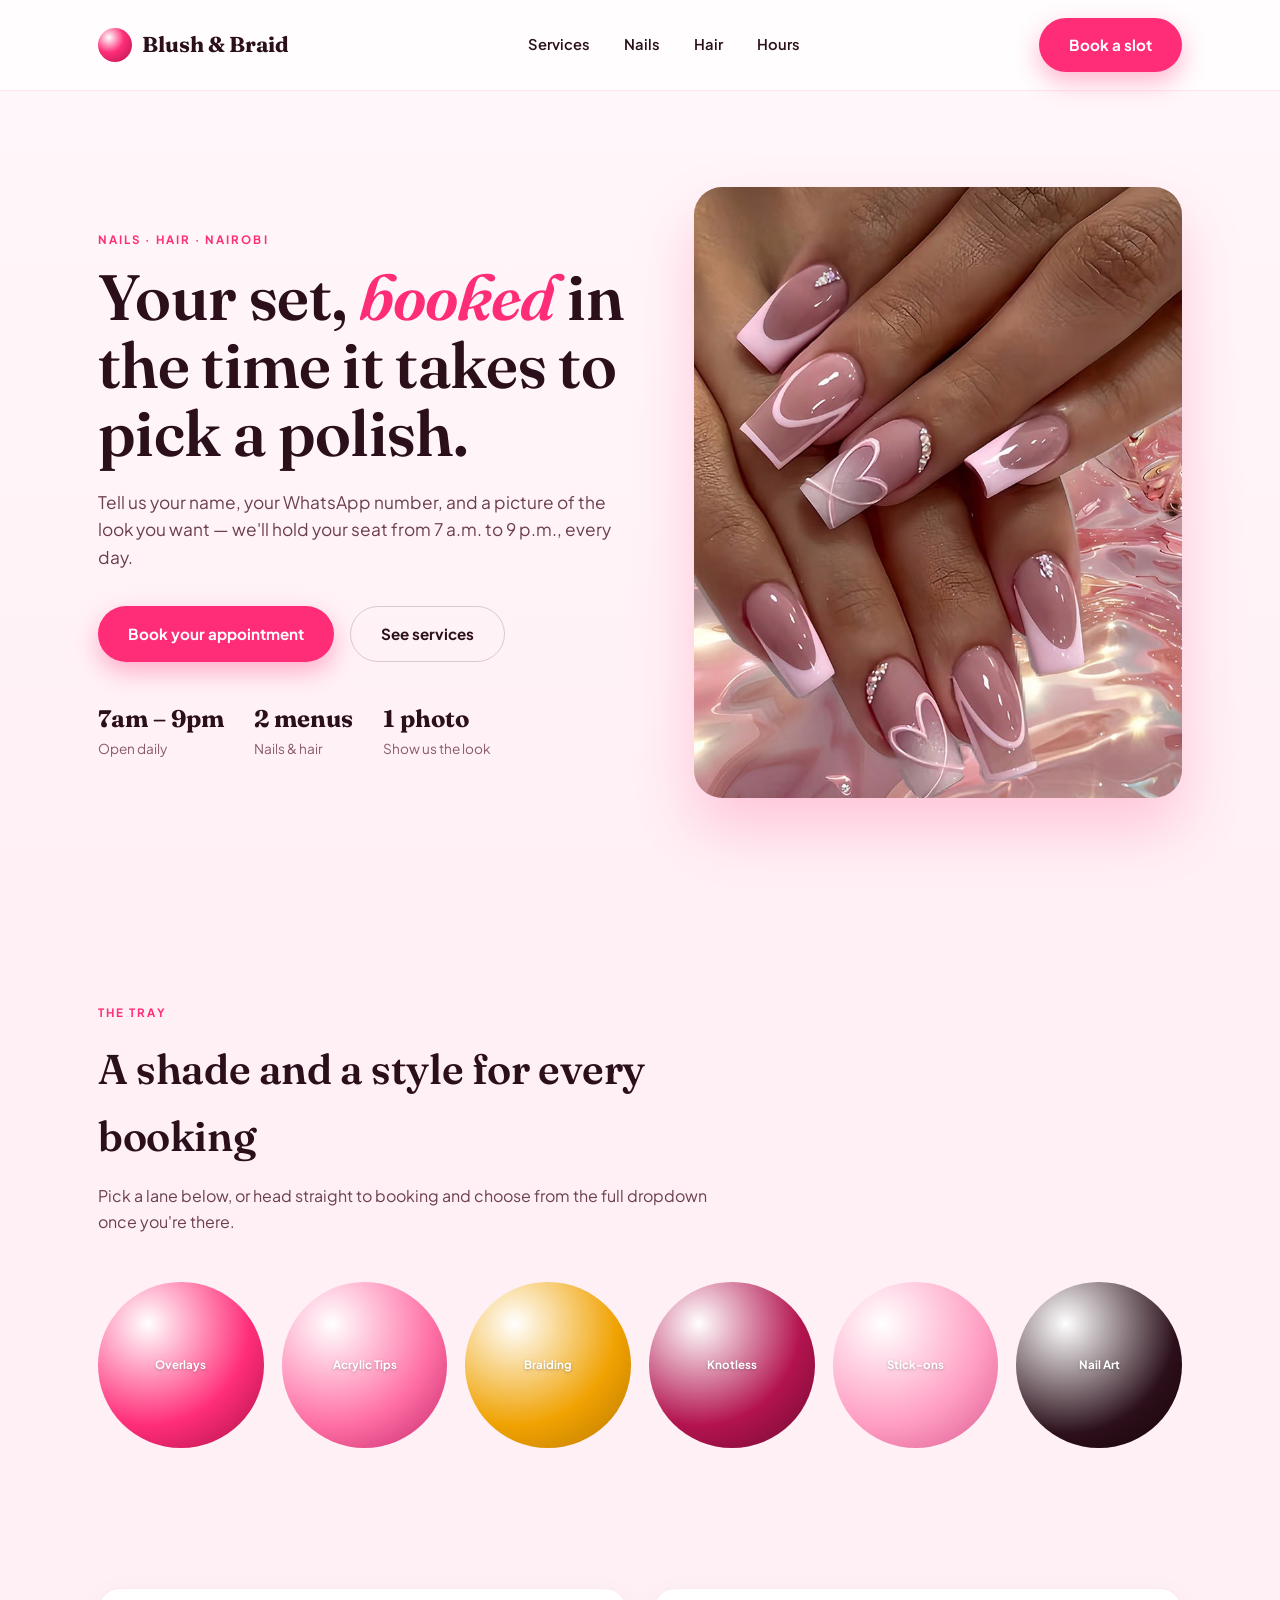
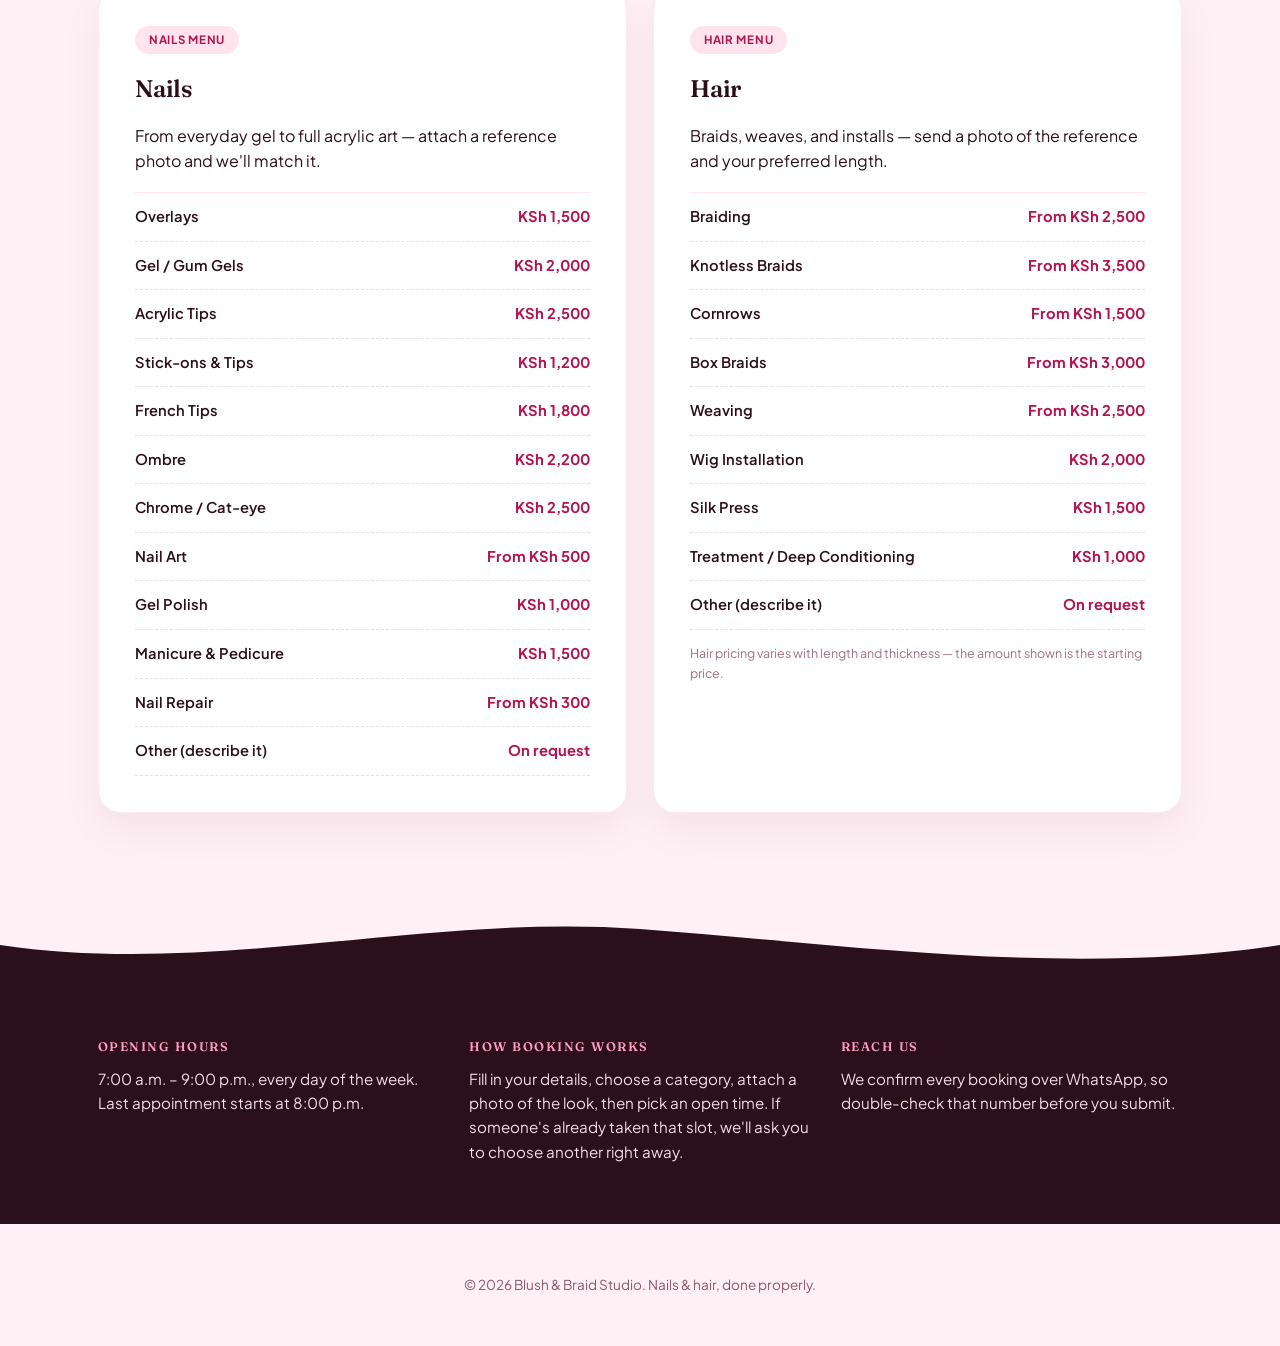
==== index.html @ 34d950bb "initial commit" ====
<!DOCTYPE html>
<html lang="en">
<head>
<meta charset="UTF-8">
<meta name="viewport" content="width=device-width, initial-scale=1.0">
<title>Blush &amp; Braid Studio — Nails &amp; Hair, Nairobi</title>
<link rel="preconnect" href="https://fonts.googleapis.com">
<link href="https://fonts.googleapis.com/css2?family=Fraunces:ital,wght@0,500;0,600;0,700;1,500&family=Plus+Jakarta+Sans:wght@400;500;600;700;800&display=swap" rel="stylesheet">
<link rel="stylesheet" href="styles.css">
</head>
<body>

<nav class="nav">
  <div class="wrap">
    <a href="index.html" class="brand">
      <span class="brand-mark"></span>
      Blush &amp; Braid
    </a>
    <ul class="nav-links" id="navLinks">
      <li><a href="#services">Services</a></li>
      <li><a href="#nails">Nails</a></li>
      <li><a href="#hair">Hair</a></li>
      <li><a href="#hours">Hours</a></li>
    </ul>
    <div class="nav-cta">
      <a href="booking.html" class="btn btn-primary">Book a slot</a>
    </div>
    <button class="nav-toggle" id="navToggle" aria-label="Open menu" aria-expanded="false" aria-controls="navLinks">&#9776;</button>
  </div>
</nav>

<header class="hero">
  <div class="wrap hero-grid">
    <div>
      <span class="eyebrow">Nails &middot; Hair &middot; Nairobi</span>
      <h1>Your set, <em>booked</em> in the time it takes to pick a polish.</h1>
      <p class="lead">Tell us your name, your WhatsApp number, and a picture of the look you want — we'll hold your seat from 7 a.m. to 9 p.m., every day.</p>
      <div class="hero-actions">
        <a href="booking.html" class="btn btn-primary">Book your appointment</a>
        <a href="#services" class="btn btn-ghost">See services</a>
      </div>
      <div class="hero-meta">
        <div><strong>7am – 9pm</strong>Open daily</div>
        <div><strong>2 menus</strong>Nails &amp; hair</div>
        <div><strong>1 photo</strong>Show us the look</div>
      </div>
    </div>
    <div class="hero-art">
      <img src="images/hero-nails.jpg" alt="Fresh pink nail set at Blush & Braid Studio"
           onerror="this.style.display='none'; this.nextElementSibling.style.display='flex';">
      <div class="fallback" style="display:none;">Blush &amp; Braid<br>— your look, your time slot —</div>
    </div>
  </div>
</header>

<section class="swatch-section" id="services">
  <div class="wrap">
    <div class="section-head">
      <span class="eyebrow">The tray</span>
      <h2>A shade and a style for every booking</h2>
      <p>Pick a lane below, or head straight to booking and choose from the full dropdown once you're there.</p>
    </div>
    <div class="tray">
      <div class="polish p1">Overlays</div>
      <div class="polish p2">Acrylic Tips</div>
      <div class="polish p3">Braiding</div>
      <div class="polish p4">Knotless</div>
      <div class="polish p5">Stick-ons</div>
      <div class="polish p6">Nail Art</div>
    </div>
  </div>
</section>

<section class="categories">
  <div class="wrap cat-grid">
    <article class="cat-card" id="nails">
      <span class="tag">Nails menu</span>
      <h3>Nails</h3>
      <p>From everyday gel to full acrylic art — attach a reference photo and we'll match it.</p>
      <ul class="price-list">
        <li><span>Overlays</span><span>KSh 1,500</span></li>
        <li><span>Gel / Gum Gels</span><span>KSh 2,000</span></li>
        <li><span>Acrylic Tips</span><span>KSh 2,500</span></li>
        <li><span>Stick-ons &amp; Tips</span><span>KSh 1,200</span></li>
        <li><span>French Tips</span><span>KSh 1,800</span></li>
        <li><span>Ombre</span><span>KSh 2,200</span></li>
        <li><span>Chrome / Cat-eye</span><span>KSh 2,500</span></li>
        <li><span>Nail Art</span><span>From KSh 500</span></li>
        <li><span>Gel Polish</span><span>KSh 1,000</span></li>
        <li><span>Manicure &amp; Pedicure</span><span>KSh 1,500</span></li>
        <li><span>Nail Repair</span><span>From KSh 300</span></li>
        <li><span>Other (describe it)</span><span>On request</span></li>
      </ul>
    </article>
    <article class="cat-card" id="hair">
      <span class="tag">Hair menu</span>
      <h3>Hair</h3>
      <p>Braids, weaves, and installs — send a photo of the reference and your preferred length.</p>
      <ul class="price-list">
        <li><span>Braiding</span><span>From KSh 2,500</span></li>
        <li><span>Knotless Braids</span><span>From KSh 3,500</span></li>
        <li><span>Cornrows</span><span>From KSh 1,500</span></li>
        <li><span>Box Braids</span><span>From KSh 3,000</span></li>
        <li><span>Weaving</span><span>From KSh 2,500</span></li>
        <li><span>Wig Installation</span><span>KSh 2,000</span></li>
        <li><span>Silk Press</span><span>KSh 1,500</span></li>
        <li><span>Treatment / Deep Conditioning</span><span>KSh 1,000</span></li>
        <li><span>Other (describe it)</span><span>On request</span></li>
      </ul>
      <p class="price-note">Hair pricing varies with length and thickness — the amount shown is the starting price.</p>
    </article>
  </div>
</section>

<svg class="wave-divider" viewBox="0 0 1440 64" preserveAspectRatio="none" xmlns="http://www.w3.org/2000/svg">
  <path fill="#2b0f1a" d="M0,32 C240,64 480,0 720,16 C960,32 1200,64 1440,32 L1440,64 L0,64 Z"></path>
</svg>

<section class="info-strip" id="hours">
  <div class="wrap info-grid">
    <div>
      <h4>Opening hours</h4>
      <p>7:00 a.m. – 9:00 p.m., every day of the week. Last appointment starts at 8:00 p.m.</p>
    </div>
    <div>
      <h4>How booking works</h4>
      <p>Fill in your details, choose a category, attach a photo of the look, then pick an open time. If someone's already taken that slot, we'll ask you to choose another right away.</p>
    </div>
    <div>
      <h4>Reach us</h4>
      <p>We confirm every booking over WhatsApp, so double-check that number before you submit.</p>
    </div>
  </div>
</section>

<footer>
  <div class="wrap">
    &copy; <span id="year"></span> Blush &amp; Braid Studio. Nails &amp; hair, done properly.
  </div>
</footer>

<script>
  document.getElementById('year').textContent = new Date().getFullYear();

  (function () {
    var toggle = document.getElementById('navToggle');
    var links = document.getElementById('navLinks');
    if (!toggle || !links) return;

    function closeMenu() {
      links.classList.remove('open');
      toggle.setAttribute('aria-expanded', 'false');
      toggle.innerHTML = '&#9776;';
    }
    function openMenu() {
      links.classList.add('open');
      toggle.setAttribute('aria-expanded', 'true');
      toggle.innerHTML = '&times;';
    }

    toggle.addEventListener('click', function () {
      var isOpen = links.classList.contains('open');
      isOpen ? closeMenu() : openMenu();
    });

    links.querySelectorAll('a').forEach(function (a) {
      a.addEventListener('click', closeMenu);
    });

    window.addEventListener('resize', function () {
      if (window.innerWidth > 640) closeMenu();
    });
  })();
</script>
</body>
</html>
---- styles.css ----
/* ============================================================
   Blush & Braid Studio — shared stylesheet
   Palette (used as direct hex/rgba values throughout — no :root vars):
     White        #ffffff
     Blush wash   #fff0f5
     Soft pink    #ffd6e8
     Hot pink     #ff2d78   (primary accent)
     Deep plum    #2b0f1a   (headings / body text)
     Rose grey    #8a5a68   (secondary text)
     Warning gold #f0a202
     Taken red    #e63950
   Fonts: 'Fraunces' (display) + 'Plus Jakarta Sans' (body/UI)
   ============================================================ */

* {
  box-sizing: border-box;
  margin: 0;
  padding: 0;
}

html {
  scroll-behavior: smooth;
}

body {
  font-family: 'Plus Jakarta Sans', -apple-system, BlinkMacSystemFont, 'Segoe UI', sans-serif;
  background: #fff0f5;
  color: #2b0f1a;
  line-height: 1.6;
  -webkit-font-smoothing: antialiased;
}

img {
  max-width: 100%;
  display: block;
}

a {
  text-decoration: none;
  color: inherit;
}

ul {
  list-style: none;
}

button {
  font-family: inherit;
  cursor: pointer;
  border: none;
}

h1, h2, h3, h4 {
  font-family: 'Fraunces', Georgia, serif;
  font-weight: 600;
  color: #2b0f1a;
  letter-spacing: -0.01em;
}

.eyebrow {
  display: inline-block;
  font-size: 0.72rem;
  font-weight: 700;
  letter-spacing: 0.18em;
  text-transform: uppercase;
  color: #ff2d78;
  margin-bottom: 14px;
}

/* ---------- Layout helpers ---------- */
.wrap {
  max-width: 1140px;
  margin: 0 auto;
  padding: 0 28px;
}

.btn {
  display: inline-flex;
  align-items: center;
  justify-content: center;
  gap: 8px;
  padding: 15px 30px;
  border-radius: 999px;
  font-weight: 700;
  font-size: 0.95rem;
  transition: transform 0.18s ease, box-shadow 0.18s ease, background 0.18s ease;
}

.btn-primary {
  background: #ff2d78;
  color: #ffffff;
  box-shadow: 0 10px 24px rgba(255, 45, 120, 0.35);
}

.btn-primary:hover {
  transform: translateY(-2px);
  box-shadow: 0 14px 30px rgba(255, 45, 120, 0.45);
}

.btn-ghost {
  background: transparent;
  color: #2b0f1a;
  border: 1.5px solid rgba(43, 15, 26, 0.18);
}

.btn-ghost:hover {
  border-color: #ff2d78;
  color: #ff2d78;
}

/* ---------- Navbar ---------- */
.nav {
  position: sticky;
  top: 0;
  z-index: 50;
  background: rgba(255, 255, 255, 0.86);
  backdrop-filter: blur(10px);
  border-bottom: 1px solid rgba(255, 45, 120, 0.12);
}

.nav .wrap {
  position: relative;
  display: flex;
  align-items: center;
  justify-content: space-between;
  padding-top: 18px;
  padding-bottom: 18px;
}

.brand {
  display: flex;
  align-items: center;
  gap: 10px;
  font-family: 'Fraunces', serif;
  font-size: 1.35rem;
  font-weight: 700;
  color: #2b0f1a;
}

.brand-mark {
  width: 34px;
  height: 34px;
  border-radius: 50%;
  background: radial-gradient(circle at 32% 28%, #ffffff 0%, #ff2d78 45%, #b3134f 100%);
  flex-shrink: 0;
}

.nav-links {
  display: flex;
  align-items: center;
  gap: 34px;
  font-weight: 600;
  font-size: 0.92rem;
}

.nav-links a {
  position: relative;
  color: #2b0f1a;
}

.nav-links a::after {
  content: '';
  position: absolute;
  left: 0;
  bottom: -6px;
  width: 0;
  height: 2px;
  background: #ff2d78;
  transition: width 0.2s ease;
}

.nav-links a:hover::after {
  width: 100%;
}

.nav-cta {
  display: flex;
  align-items: center;
  gap: 16px;
}

.nav-toggle {
  display: none;
  background: none;
  font-size: 1.6rem;
  line-height: 1;
  color: #2b0f1a;
  padding: 4px 6px;
  border-radius: 8px;
}

.nav-toggle:hover {
  color: #ff2d78;
}

/* ---------- Hero ---------- */
.hero {
  position: relative;
  overflow: hidden;
  padding: 96px 0 110px;
  background: linear-gradient(180deg, #fff7fa 0%, #fff0f5 100%);
}

.hero-grid {
  display: grid;
  grid-template-columns: 1.05fr 0.95fr;
  gap: 56px;
  align-items: center;
}

.hero h1 {
  font-size: clamp(2.6rem, 5vw, 4rem);
  line-height: 1.06;
  margin-bottom: 22px;
}

.hero h1 em {
  font-style: italic;
  color: #ff2d78;
}

.hero p.lead {
  font-size: 1.08rem;
  color: #6b3f4c;
  max-width: 46ch;
  margin-bottom: 34px;
}

.hero-actions {
  display: flex;
  gap: 16px;
  flex-wrap: wrap;
  margin-bottom: 38px;
}

.hero-meta {
  display: flex;
  gap: 30px;
  flex-wrap: wrap;
}

.hero-meta div {
  font-size: 0.85rem;
  color: #8a5a68;
}

.hero-meta strong {
  display: block;
  font-family: 'Fraunces', serif;
  font-size: 1.5rem;
  color: #2b0f1a;
}

.hero-art {
  position: relative;
  aspect-ratio: 4 / 5;
  border-radius: 28px;
  overflow: hidden;
  background: #ffd6e8;
  box-shadow: 0 30px 60px rgba(255, 45, 120, 0.22);
}

.hero-art img {
  width: 100%;
  height: 100%;
  object-fit: cover;
}

.hero-art .fallback {
  position: absolute;
  inset: 0;
  display: flex;
  align-items: center;
  justify-content: center;
  text-align: center;
  padding: 30px;
  font-family: 'Fraunces', serif;
  font-size: 1.4rem;
  color: #b3134f;
  background: radial-gradient(circle at 30% 20%, #ffe3ee 0%, #ffd6e8 55%, #ffb8d5 100%);
}

/* ---------- Signature swatch strip ---------- */
.swatch-section {
  padding: 90px 0 70px;
}

.section-head {
  max-width: 620px;
  margin-bottom: 48px;
}

.section-head h2 {
  font-size: clamp(1.9rem, 3.4vw, 2.6rem);
  margin-bottom: 14px;
}

.section-head p {
  color: #6b3f4c;
}

.tray {
  display: grid;
  grid-template-columns: repeat(6, 1fr);
  gap: 18px;
}

.polish {
  aspect-ratio: 1;
  border-radius: 50%;
  display: flex;
  align-items: center;
  justify-content: center;
  text-align: center;
  padding: 10px;
  font-size: 0.72rem;
  font-weight: 700;
  color: #ffffff;
  text-shadow: 0 1px 3px rgba(0,0,0,0.25);
  cursor: default;
  transition: transform 0.2s ease;
}

.polish:hover {
  transform: translateY(-6px) scale(1.04);
}

/* six named tones cycling across the tray, direct hex each */
.polish.p1 { background: radial-gradient(circle at 30% 25%, #ffffff, #ff2d78 60%, #a80f45); }
.polish.p2 { background: radial-gradient(circle at 30% 25%, #ffffff, #ff6fa5 60%, #c22468); }
.polish.p3 { background: radial-gradient(circle at 30% 25%, #ffffff, #f0a202 60%, #b97800); }
.polish.p4 { background: radial-gradient(circle at 30% 25%, #ffffff, #b3134f 60%, #6e0a30); }
.polish.p5 { background: radial-gradient(circle at 30% 25%, #ffffff, #ff9dc2 60%, #d9578f); }
.polish.p6 { background: radial-gradient(circle at 30% 25%, #ffffff, #2b0f1a 65%, #170208); }

/* ---------- Category cards ---------- */
.categories {
  padding: 70px 0 100px;
}

.cat-grid {
  display: grid;
  grid-template-columns: 1fr 1fr;
  gap: 26px;
}

.cat-card {
  background: #ffffff;
  border-radius: 22px;
  padding: 36px;
  border: 1px solid rgba(255, 45, 120, 0.1);
  box-shadow: 0 16px 40px rgba(43, 15, 26, 0.06);
}

.cat-card .tag {
  display: inline-block;
  padding: 5px 14px;
  border-radius: 999px;
  background: #ffe4ee;
  color: #b3134f;
  font-size: 0.72rem;
  font-weight: 700;
  letter-spacing: 0.06em;
  text-transform: uppercase;
  margin-bottom: 16px;
}

.cat-card h3 {
  font-size: 1.5rem;
  margin-bottom: 14px;
}

.chip-list {
  display: flex;
  flex-wrap: wrap;
  gap: 10px;
  margin-top: 18px;
}

.chip {
  padding: 8px 14px;
  border-radius: 999px;
  background: #fff0f5;
  border: 1px solid rgba(255, 45, 120, 0.18);
  font-size: 0.82rem;
  font-weight: 600;
  color: #6b3f4c;
}

.price-list {
  margin-top: 18px;
  border-top: 1px solid rgba(255, 45, 120, 0.12);
}

.price-list li {
  display: flex;
  align-items: baseline;
  justify-content: space-between;
  gap: 14px;
  padding: 12px 0;
  border-bottom: 1px dashed rgba(43, 15, 26, 0.12);
  font-size: 0.92rem;
}

.price-list li span:first-child {
  color: #2b0f1a;
  font-weight: 600;
}

.price-list li span:last-child {
  color: #b3134f;
  font-weight: 700;
  white-space: nowrap;
}

.price-note {
  margin-top: 14px;
  font-size: 0.78rem;
  color: #a2717f;
}

/* ---------- Wave divider ---------- */
.wave-divider {
  width: 100%;
  height: 64px;
  display: block;
}

/* ---------- Info strip ---------- */
.info-strip {
  background: #2b0f1a;
  color: #ffffff;
  padding: 60px 0;
}

.info-grid {
  display: grid;
  grid-template-columns: repeat(3, 1fr);
  gap: 30px;
}

.info-grid h4 {
  color: #ff9dc2;
  font-size: 0.78rem;
  letter-spacing: 0.12em;
  text-transform: uppercase;
  margin-bottom: 10px;
}

.info-grid p {
  color: #f2dde4;
  font-size: 0.95rem;
}

/* ---------- Footer ---------- */
footer {
  padding: 50px 0;
  text-align: center;
  color: #8a5a68;
  font-size: 0.85rem;
}

/* ============================================================
   Booking page
   ============================================================ */
.booking-hero {
  padding: 64px 0 20px;
  text-align: center;
}

.booking-hero h1 {
  font-size: clamp(2.1rem, 4vw, 3rem);
  margin-bottom: 12px;
}

.booking-hero p {
  color: #6b3f4c;
  max-width: 52ch;
  margin: 0 auto;
}

.booking-shell {
  padding: 40px 0 110px;
}

.booking-card {
  background: #ffffff;
  border-radius: 26px;
  box-shadow: 0 24px 60px rgba(43, 15, 26, 0.1);
  overflow: hidden;
  display: grid;
  grid-template-columns: 1fr;
  max-width: 780px;
  margin: 0 auto;
}

.booking-progress {
  display: flex;
  background: #fff0f5;
  border-bottom: 1px solid rgba(255, 45, 120, 0.12);
}

.step-dot {
  flex: 1;
  text-align: center;
  padding: 16px 8px;
  font-size: 0.76rem;
  font-weight: 700;
  color: #c98aa1;
  border-bottom: 3px solid transparent;
  letter-spacing: 0.04em;
  text-transform: uppercase;
}

.step-dot.active {
  color: #ff2d78;
  border-bottom-color: #ff2d78;
}

.step-dot.done {
  color: #b3134f;
}

.form-panel {
  padding: 42px 44px 44px;
}

.form-step {
  display: none;
}

.form-step.active {
  display: block;
  animation: fadeIn 0.35s ease;
}

@keyframes fadeIn {
  from { opacity: 0; transform: translateY(8px); }
  to { opacity: 1; transform: translateY(0); }
}

.field {
  margin-bottom: 22px;
}

.field label {
  display: block;
  font-weight: 700;
  font-size: 0.85rem;
  margin-bottom: 8px;
  color: #2b0f1a;
}

.field .hint {
  font-weight: 400;
  color: #a2717f;
  font-size: 0.78rem;
}

.field input[type="text"],
.field input[type="email"],
.field input[type="tel"],
.field input[type="date"],
.field select {
  width: 100%;
  padding: 14px 16px;
  border-radius: 12px;
  border: 1.5px solid rgba(43, 15, 26, 0.14);
  background: #fffbfc;
  font-size: 0.95rem;
  color: #2b0f1a;
  transition: border-color 0.18s ease, box-shadow 0.18s ease;
}

.field input:focus,
.field select:focus {
  outline: none;
  border-color: #ff2d78;
  box-shadow: 0 0 0 4px rgba(255, 45, 120, 0.12);
}

.field-row {
  display: grid;
  grid-template-columns: 1fr 1fr;
  gap: 18px;
}

.service-toggle {
  display: grid;
  grid-template-columns: 1fr 1fr;
  gap: 14px;
  margin-bottom: 22px;
}

.service-option {
  border: 1.5px solid rgba(43, 15, 26, 0.14);
  border-radius: 14px;
  padding: 18px;
  text-align: center;
  font-weight: 700;
  color: #6b3f4c;
  background: #fffbfc;
  transition: all 0.18s ease;
}

.service-option.selected {
  border-color: #ff2d78;
  background: #ffe4ee;
  color: #b3134f;
  box-shadow: 0 8px 20px rgba(255, 45, 120, 0.18);
}

/* Upload dropzone */
.dropzone {
  border: 1.5px dashed rgba(255, 45, 120, 0.4);
  border-radius: 16px;
  padding: 30px;
  text-align: center;
  background: #fff7fa;
  cursor: pointer;
  transition: background 0.18s ease, border-color 0.18s ease;
}

.dropzone:hover,
.dropzone.dragover {
  background: #ffe4ee;
  border-color: #ff2d78;
}

.dropzone p {
  color: #a2717f;
  font-size: 0.85rem;
  margin-top: 6px;
}

.dropzone strong {
  color: #b3134f;
}

#imagePreviewWrap {
  margin-top: 16px;
  display: none;
  align-items: center;
  gap: 14px;
}

#imagePreviewWrap img {
  width: 74px;
  height: 74px;
  object-fit: cover;
  border-radius: 12px;
  border: 1px solid rgba(255, 45, 120, 0.2);
}

.remove-img {
  background: none;
  color: #e63950;
  font-weight: 700;
  font-size: 0.82rem;
}

/* Time slot grid */
.slot-grid {
  display: grid;
  grid-template-columns: repeat(4, 1fr);
  gap: 10px;
  margin-top: 8px;
}

.slot {
  padding: 12px 6px;
  border-radius: 10px;
  border: 1.5px solid rgba(43, 15, 26, 0.14);
  background: #fffbfc;
  font-size: 0.82rem;
  font-weight: 700;
  color: #6b3f4c;
  text-align: center;
  transition: all 0.15s ease;
}

.slot:hover:not(.taken):not(.selected) {
  border-color: #ff2d78;
  color: #ff2d78;
}

.slot.selected {
  background: #ff2d78;
  border-color: #ff2d78;
  color: #ffffff;
}

.slot.taken {
  background: #f3e3e6;
  border-color: transparent;
  color: #c3a2ab;
  text-decoration: line-through;
  cursor: not-allowed;
}

.notice {
  display: none;
  align-items: flex-start;
  gap: 10px;
  padding: 14px 16px;
  border-radius: 12px;
  font-size: 0.85rem;
  font-weight: 600;
  margin-top: 16px;
}

.notice.show {
  display: flex;
}

.notice.error {
  background: #fdeaec;
  color: #c22032;
  border: 1px solid #f3b8c0;
}

.notice.warning {
  background: #fff4e0;
  color: #8a5a02;
  border: 1px solid #f3d896;
}

.notice.success {
  background: #e8f6ee;
  color: #1f6b42;
  border: 1px solid #b8e3c8;
}

.step-actions {
  display: flex;
  justify-content: space-between;
  align-items: center;
  margin-top: 30px;
}

.summary-list {
  border-radius: 16px;
  background: #fff7fa;
  border: 1px solid rgba(255, 45, 120, 0.12);
  padding: 20px 22px;
  margin-bottom: 22px;
}

.summary-list div {
  display: flex;
  justify-content: space-between;
  padding: 8px 0;
  font-size: 0.9rem;
  border-bottom: 1px dashed rgba(43, 15, 26, 0.1);
}

.summary-list div:last-child {
  border-bottom: none;
}

.summary-list span:first-child {
  color: #a2717f;
  font-weight: 600;
}

.summary-list span:last-child {
  font-weight: 700;
  color: #2b0f1a;
  text-align: right;
}

.confirm-screen {
  text-align: center;
  padding: 20px 0;
}

.confirm-icon {
  width: 74px;
  height: 74px;
  border-radius: 50%;
  background: #ffe4ee;
  color: #ff2d78;
  font-size: 2rem;
  display: flex;
  align-items: center;
  justify-content: center;
  margin: 0 auto 20px;
}

/* ---------- Responsive ---------- */
@media (max-width: 860px) {
  .hero-grid {
    grid-template-columns: 1fr;
  }
  .cat-grid {
    grid-template-columns: 1fr;
  }
  .info-grid {
    grid-template-columns: 1fr;
    text-align: center;
  }
  .tray {
    grid-template-columns: repeat(3, 1fr);
  }
}

@media (max-width: 640px) {
  .nav-links {
    display: none;
  }
  .nav-links.open {
    display: flex;
    flex-direction: column;
    align-items: flex-start;
    gap: 4px;
    position: absolute;
    top: 100%;
    left: 0;
    right: 0;
    background: #ffffff;
    padding: 18px 28px 22px;
    border-top: 1px solid rgba(255, 45, 120, 0.12);
    box-shadow: 0 18px 30px rgba(43, 15, 26, 0.1);
  }
  .nav-links.open a {
    width: 100%;
    padding: 10px 0;
    font-size: 1rem;
  }
  .nav-toggle {
    display: block;
  }
  .field-row,
  .service-toggle {
    grid-template-columns: 1fr;
  }
  .slot-grid {
    grid-template-columns: repeat(2, 1fr);
  }
  .form-panel {
    padding: 30px 22px 34px;
  }
  .tray {
    grid-template-columns: repeat(2, 1fr);
  }
}

@media (prefers-reduced-motion: reduce) {
  * {
    animation: none !important;
    transition: none !important;
    scroll-behavior: auto !important;
  }
}

a:focus-visible,
button:focus-visible,
input:focus-visible,
select:focus-visible {
  outline: 3px solid #ff2d78;
  outline-offset: 2px;
}
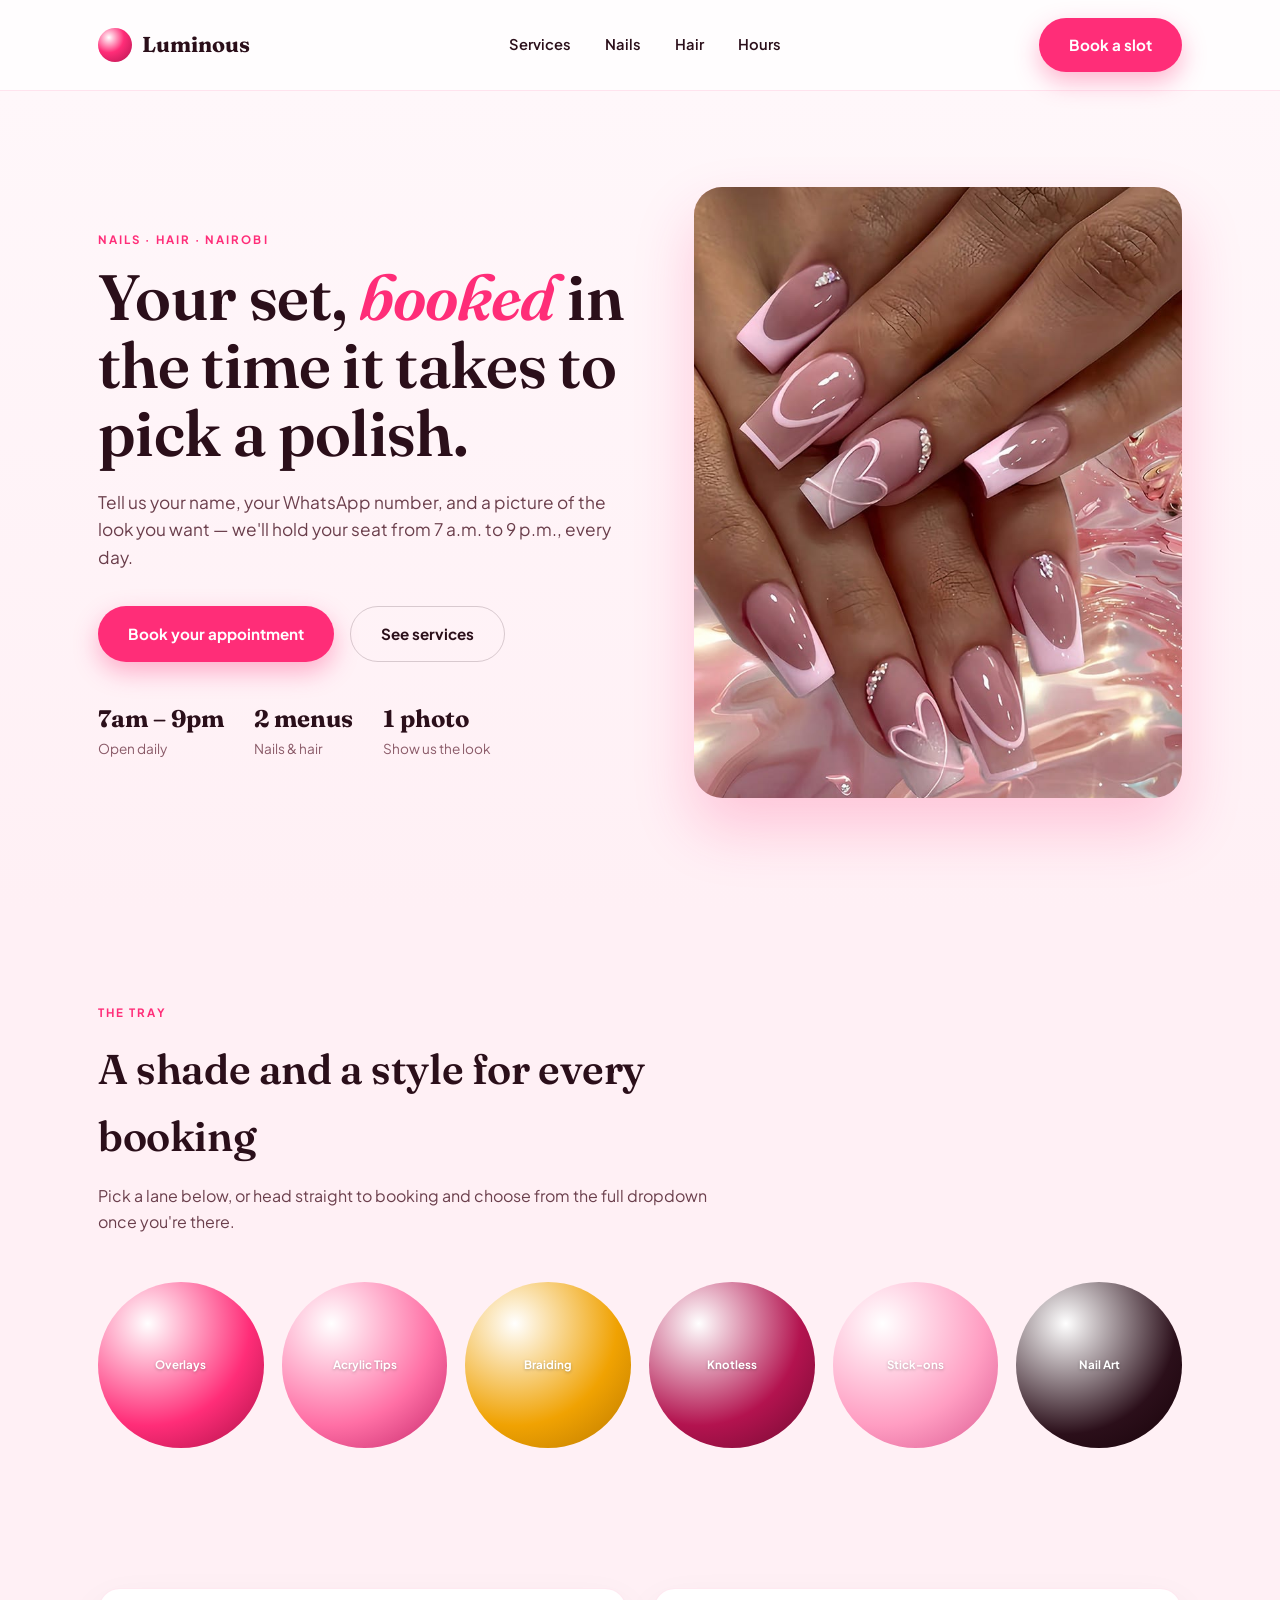
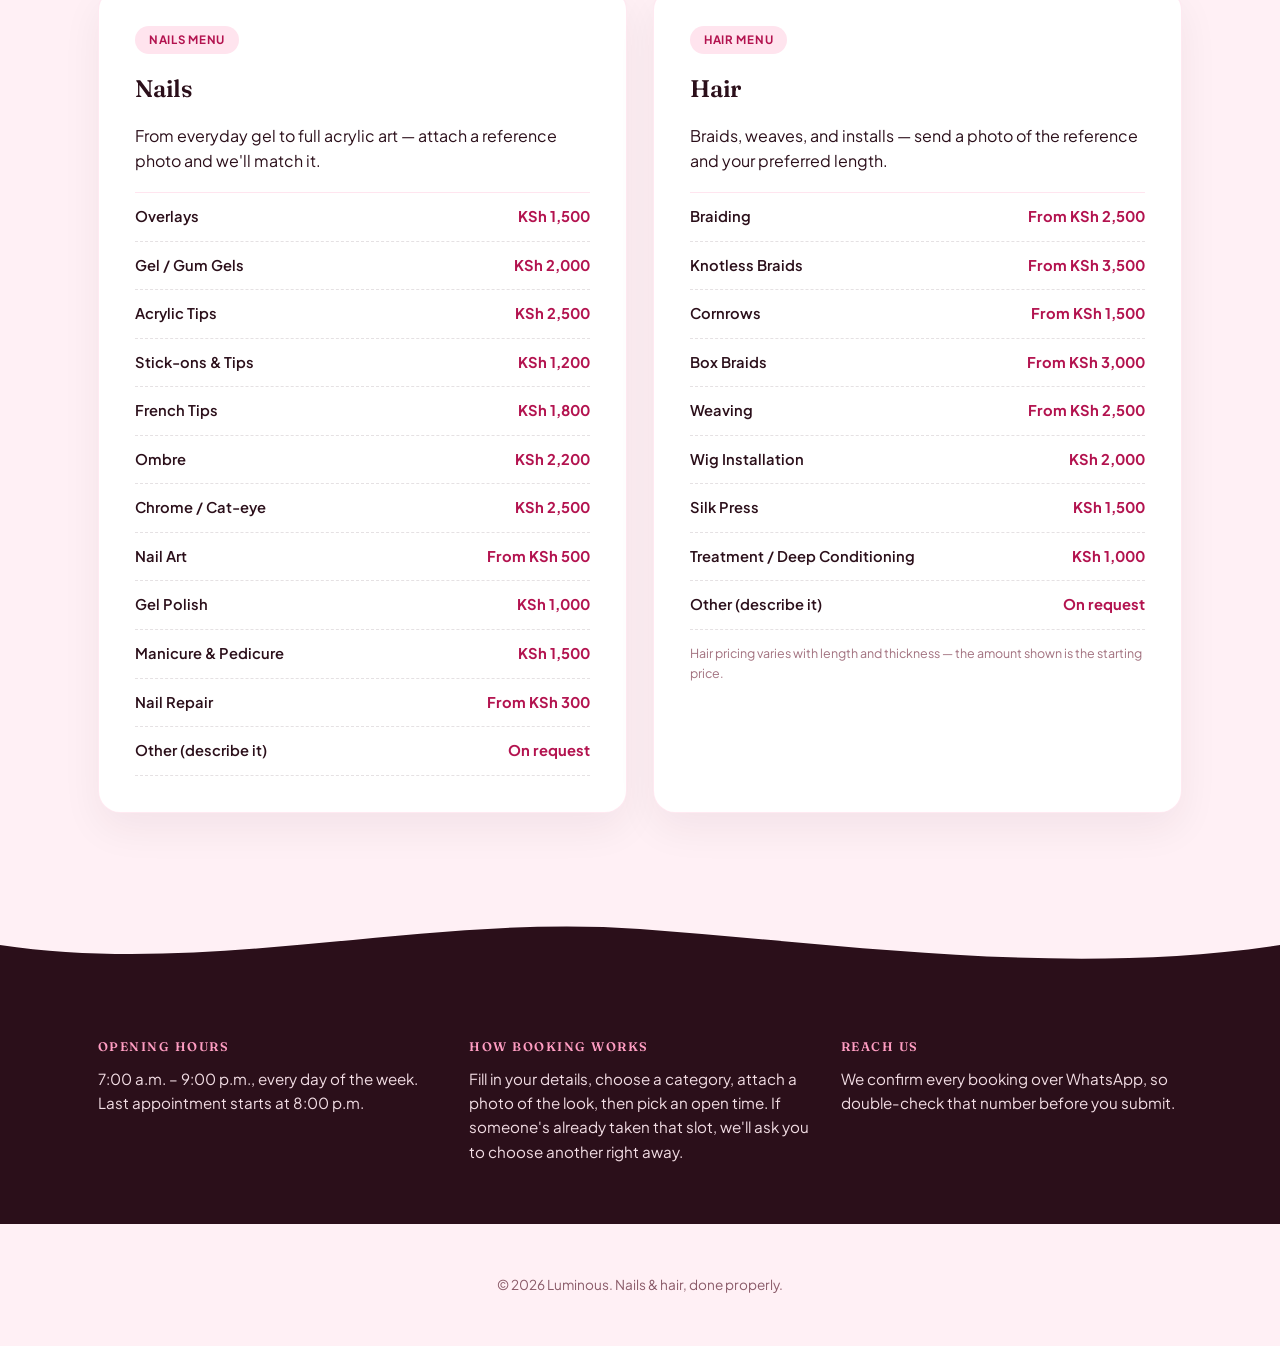
==== commit 42030ec1: "updates" ====
--- a/index.html
+++ b/index.html
@@ -3,7 +3,7 @@
 <head>
 <meta charset="UTF-8">
 <meta name="viewport" content="width=device-width, initial-scale=1.0">
-<title>Blush &amp; Braid Studio — Nails &amp; Hair, Nairobi</title>
+<title>Luminous — Nails &amp; Hair, Nairobi</title>
 <link rel="preconnect" href="https://fonts.googleapis.com">
 <link href="https://fonts.googleapis.com/css2?family=Fraunces:ital,wght@0,500;0,600;0,700;1,500&family=Plus+Jakarta+Sans:wght@400;500;600;700;800&display=swap" rel="stylesheet">
 <link rel="stylesheet" href="styles.css">
@@ -14,7 +14,7 @@
   <div class="wrap">
     <a href="index.html" class="brand">
       <span class="brand-mark"></span>
-      Blush &amp; Braid
+      Luminous
     </a>
     <ul class="nav-links" id="navLinks">
       <li><a href="#services">Services</a></li>
@@ -46,9 +46,9 @@
       </div>
     </div>
     <div class="hero-art">
-      <img src="images/hero-nails.jpg" alt="Fresh pink nail set at Blush & Braid Studio"
+      <img src="images/hero-nails.jpg" alt="Fresh pink nail set at Luminous"
            onerror="this.style.display='none'; this.nextElementSibling.style.display='flex';">
-      <div class="fallback" style="display:none;">Blush &amp; Braid<br>— your look, your time slot —</div>
+      <div class="fallback" style="display:none;">Luminous<br>— your look, your time slot —</div>
     </div>
   </div>
 </header>
@@ -135,7 +135,7 @@
 
 <footer>
   <div class="wrap">
-    &copy; <span id="year"></span> Blush &amp; Braid Studio. Nails &amp; hair, done properly.
+    &copy; <span id="year"></span> Luminous. Nails &amp; hair, done properly.
   </div>
 </footer>
 
--- a/styles.css
+++ b/styles.css
@@ -1,5 +1,5 @@
 /* ============================================================
-   Blush & Braid Studio — shared stylesheet
+   Luminous — shared stylesheet
    Palette (used as direct hex/rgba values throughout — no :root vars):
      White        #ffffff
      Blush wash   #fff0f5
@@ -729,6 +729,28 @@
   background: #e8f6ee;
   color: #1f6b42;
   border: 1px solid #b8e3c8;
+}
+
+.notice.loading {
+  background: #fff4e0;
+  color: #8a5a02;
+  border: 1px solid #f3d896;
+}
+
+.notice.loading::before {
+  content: "";
+  width: 14px;
+  height: 14px;
+  border-radius: 50%;
+  border: 2px solid #f0a202;
+  border-top-color: transparent;
+  animation: spin 0.8s linear infinite;
+  flex-shrink: 0;
+  margin-top: 1px;
+}
+
+@keyframes spin {
+  to { transform: rotate(360deg); }
 }
 
 .step-actions {
